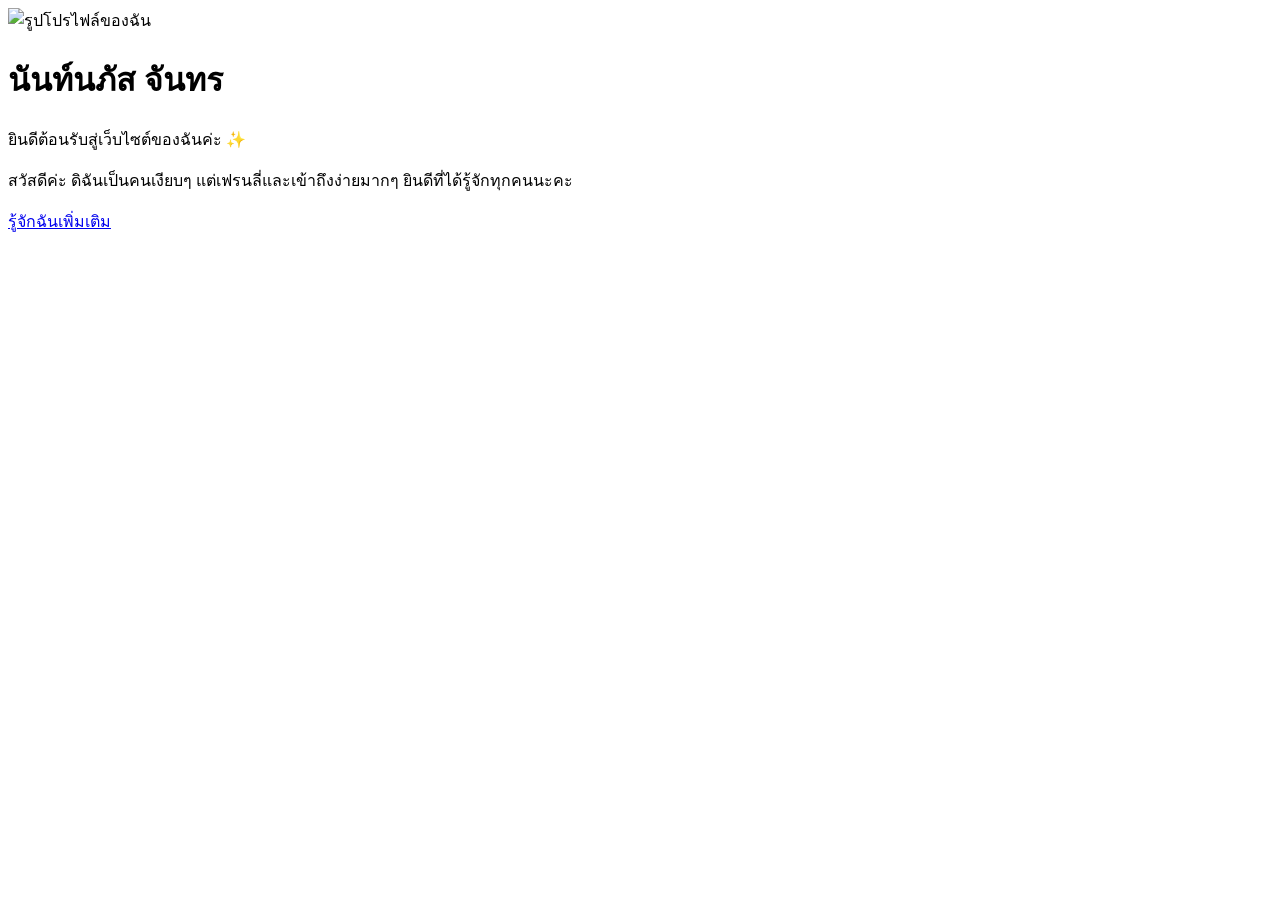
==== index.html @ 7bb66a66 "Rename gemini-code-1788418157866.html to index.html" ====
<!DOCTYPE html>
<html lang="th">
<head>
    <meta charset="UTF-8">
    <meta name="viewport" content="width=device-width, initial-scale=1.0">
    <title>หน้าแรก - นันท์นภัส จันทร</title>
    <link rel="stylesheet" href="style.css">
</head>
<body>

    <div class="card">
        <img src="profile.jpg" alt="รูปโปรไฟล์ของฉัน" class="profile-img">

        <h1>นันท์นภัส จันทร</h1>
        <p class="welcome-text">ยินดีต้อนรับสู่เว็บไซต์ของฉันค่ะ ✨</p>
        <p>สวัสดีค่ะ ดิฉันเป็นคนเงียบๆ แต่เฟรนลี่และเข้าถึงง่ายมากๆ ยินดีที่ได้รู้จักทุกคนนะคะ</p>

        <a href="about.html" class="btn">รู้จักฉันเพิ่มเติม</a>
    </div>

</body>
</html>
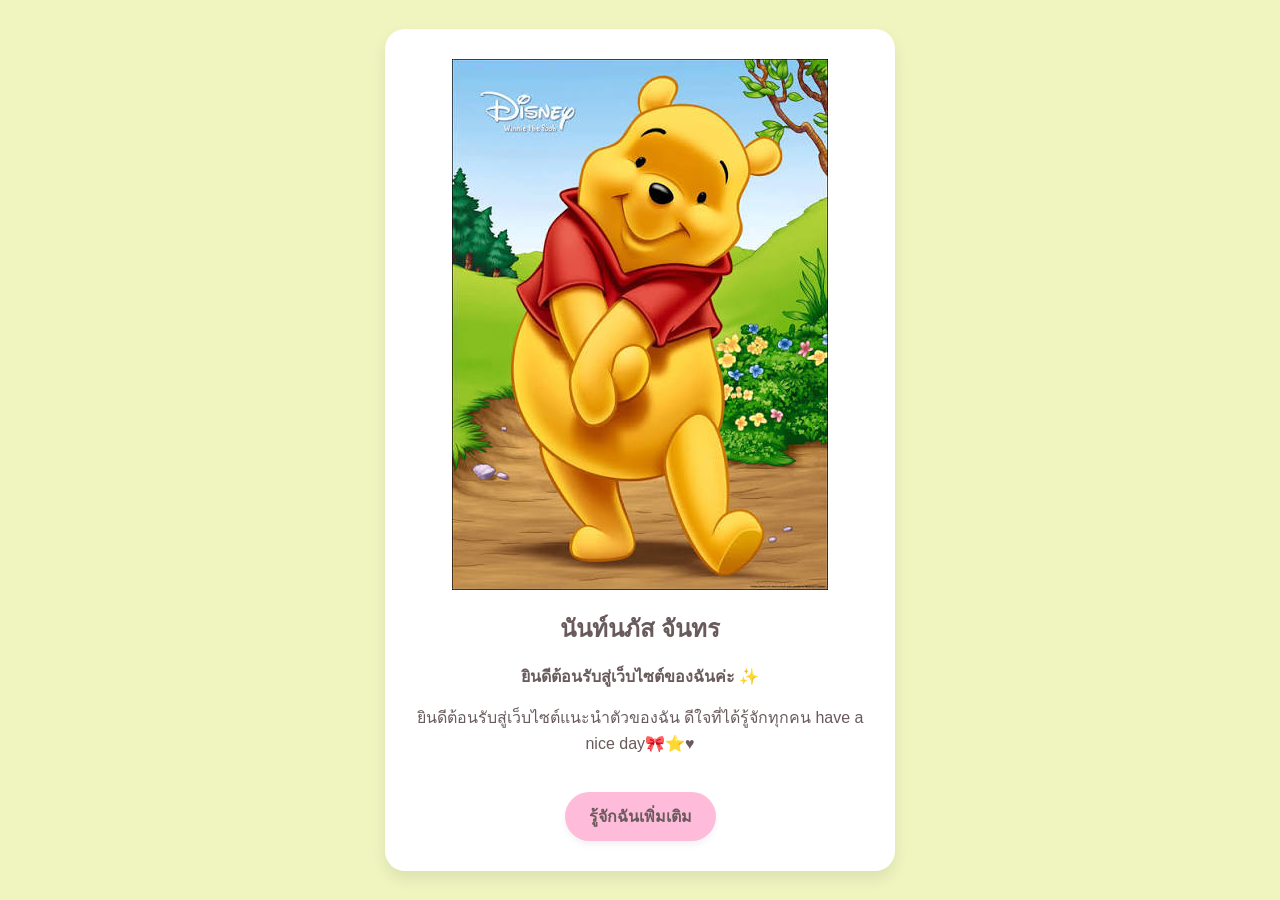
==== commit fe890e82: "Update index.html" ====
--- a/index.html
+++ b/index.html
@@ -13,7 +13,9 @@
 
         <h1>นันท์นภัส จันทร</h1>
         <p class="welcome-text">ยินดีต้อนรับสู่เว็บไซต์ของฉันค่ะ ✨</p>
-        <p>สวัสดีค่ะ ดิฉันเป็นคนเงียบๆ แต่เฟรนลี่และเข้าถึงง่ายมากๆ ยินดีที่ได้รู้จักทุกคนนะคะ</p>
+        <p> ยินดีต้อนรับสู่เว็บไซต์แนะนำตัวของฉัน ดีใจที่ได้รู้จักทุกคน have a nice day🎀⭐️♥️ 
+            
+        </p>
 
         <a href="about.html" class="btn">รู้จักฉันเพิ่มเติม</a>
     </div>
--- a/style.css
+++ b/style.css
@@ -0,0 +1,100 @@
+/* ตั้งค่าพื้นฐานของเว็บไซต์ */
+body {
+    background-color: #F0F4BF;
+    color: #695A5B;
+    font-family: 'Kanit', 'Prompt', sans-serif;
+    margin: 0;
+    padding: 20px;
+    display: flex;
+    justify-content: center;
+    align-items: center;
+    min-height: 100vh;
+    box-sizing: border-box;
+}
+
+/* ตกแต่ง Profile Card */
+.card {
+    background-color: #ffffff;
+    max-width: 450px;
+    width: 100%;
+    padding: 30px;
+    border-radius: 20px;
+    box-shadow: 0 8px 16px rgba(0, 0, 0, 0.08);
+    text-align: center;
+}
+
+/* ตกแต่งรูป Profile */
+.profile.jpg {
+    width: 150px;
+    height: 150px;
+    border-radius: 50%;
+    border: 5px solid #C6D9BB;
+    box-shadow: 0 4px 8px rgba(0, 0, 0, 0.1);
+    object-fit: cover;
+}
+
+/* ตกแต่งข้อความและหัวข้อ */
+h1 {
+    color: #695A5B;
+    font-size: 24px;
+    margin-top: 15px;
+    margin-bottom: 10px;
+}
+
+h2 {
+    color: #695A5B;
+    font-size: 20px;
+    border-bottom: 2px dashed #C0E4F6;
+    padding-bottom: 5px;
+    margin-top: 20px;
+}
+
+.welcome-text {
+    font-weight: bold;
+    color: #695A5B;
+}
+
+p {
+    font-size: 16px;
+    line-height: 1.6;
+}
+
+/* ตกแต่งรายการ (List) */
+.info-list {
+    text-align: left;
+    display: inline-block;
+    padding-left: 20px;
+    margin: 10px 0;
+}
+
+.info-list li {
+    margin-bottom: 5px;
+}
+
+hr {
+    border: 0;
+    height: 1px;
+    background-color: #C0E4F6;
+    margin: 20px 0;
+}
+
+/* ตกแต่งปุ่ม */
+.btn {
+    display: inline-block;
+    background-color: #FFBBDA;
+    color: #695A5B;
+    padding: 12px 24px;
+    border-radius: 25px;
+    text-decoration: none;
+    font-weight: bold;
+    margin-top: 20px;
+    box-shadow: 0 4px 6px rgba(0, 0, 0, 0.05);
+    transition: all 0.3s ease;
+}
+
+/* Effect เมื่อนำเมาส์ไปวางบนปุ่ม (Hover) */
+.btn:hover {
+    background-color: #C6D9BB;
+    transform: translateY(-2px);
+    box-shadow: 0 6px 12px rgba(0, 0, 0, 0.1);
+}
